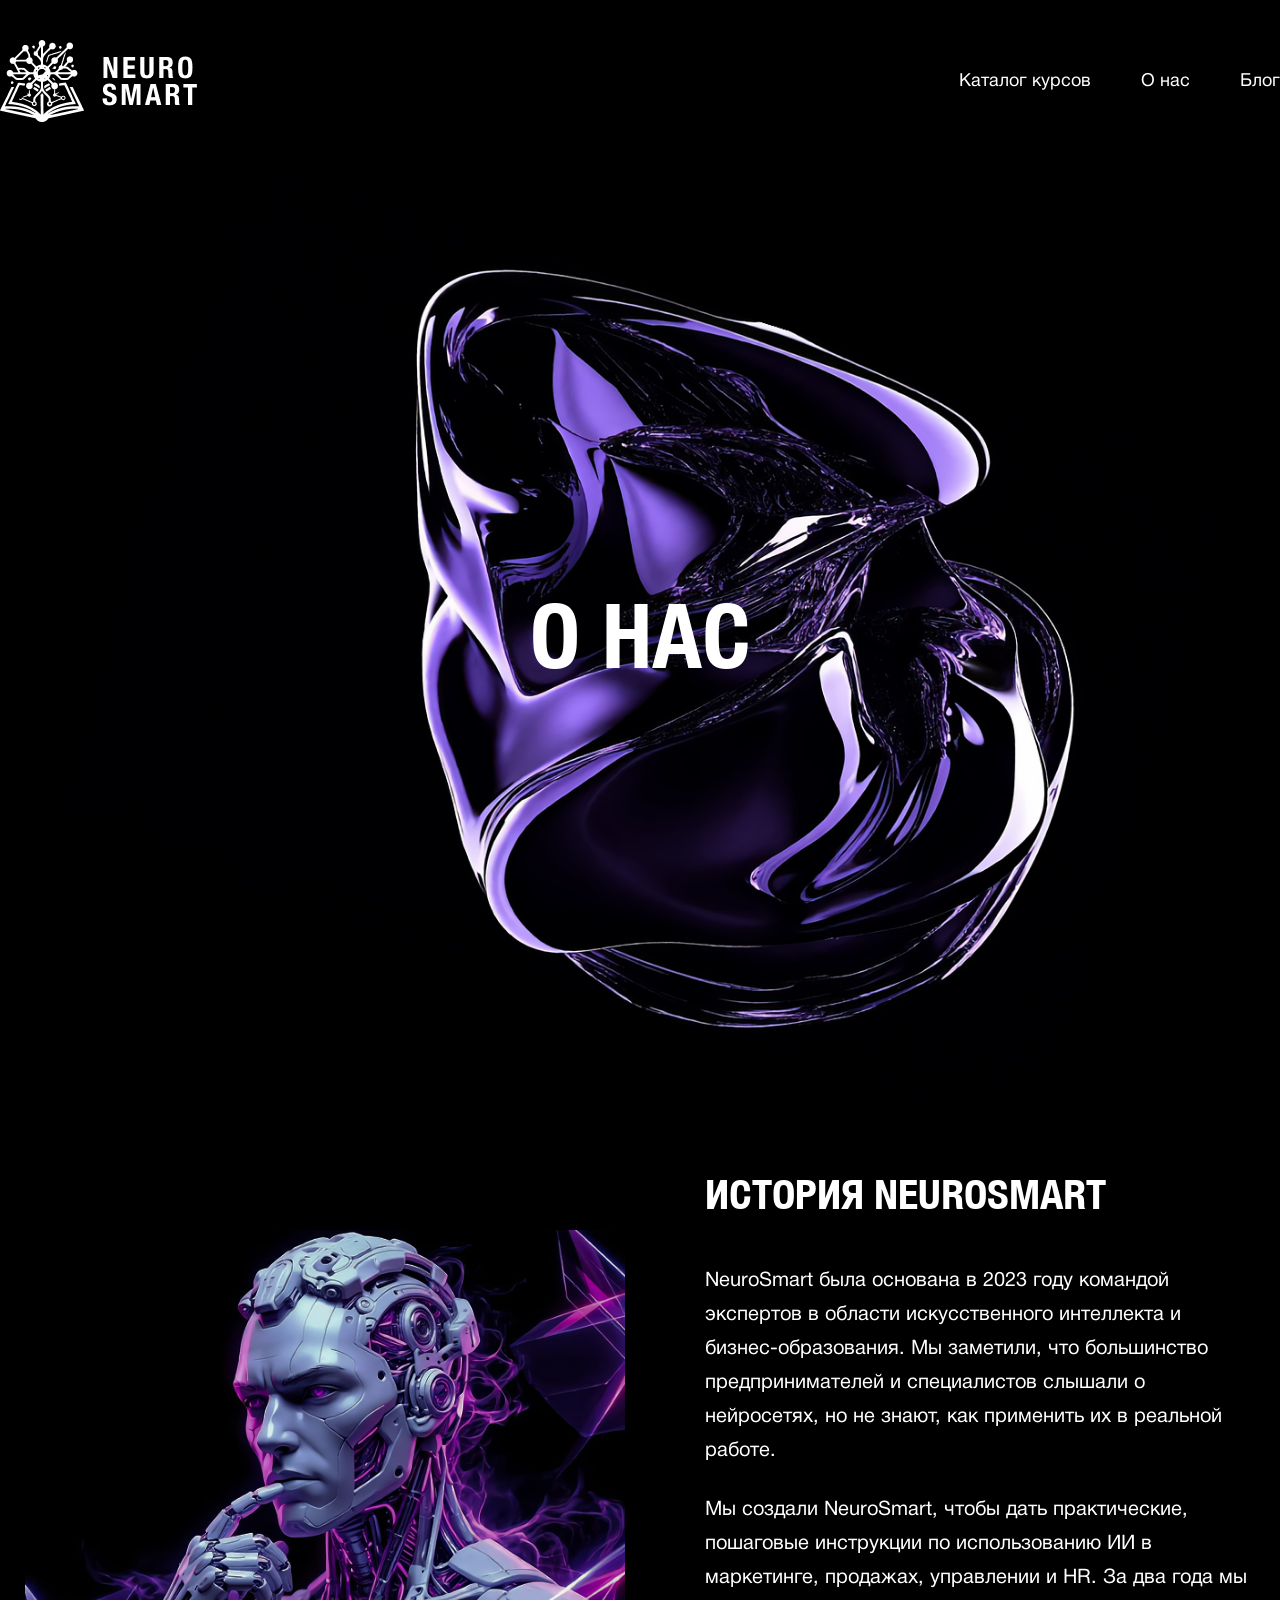
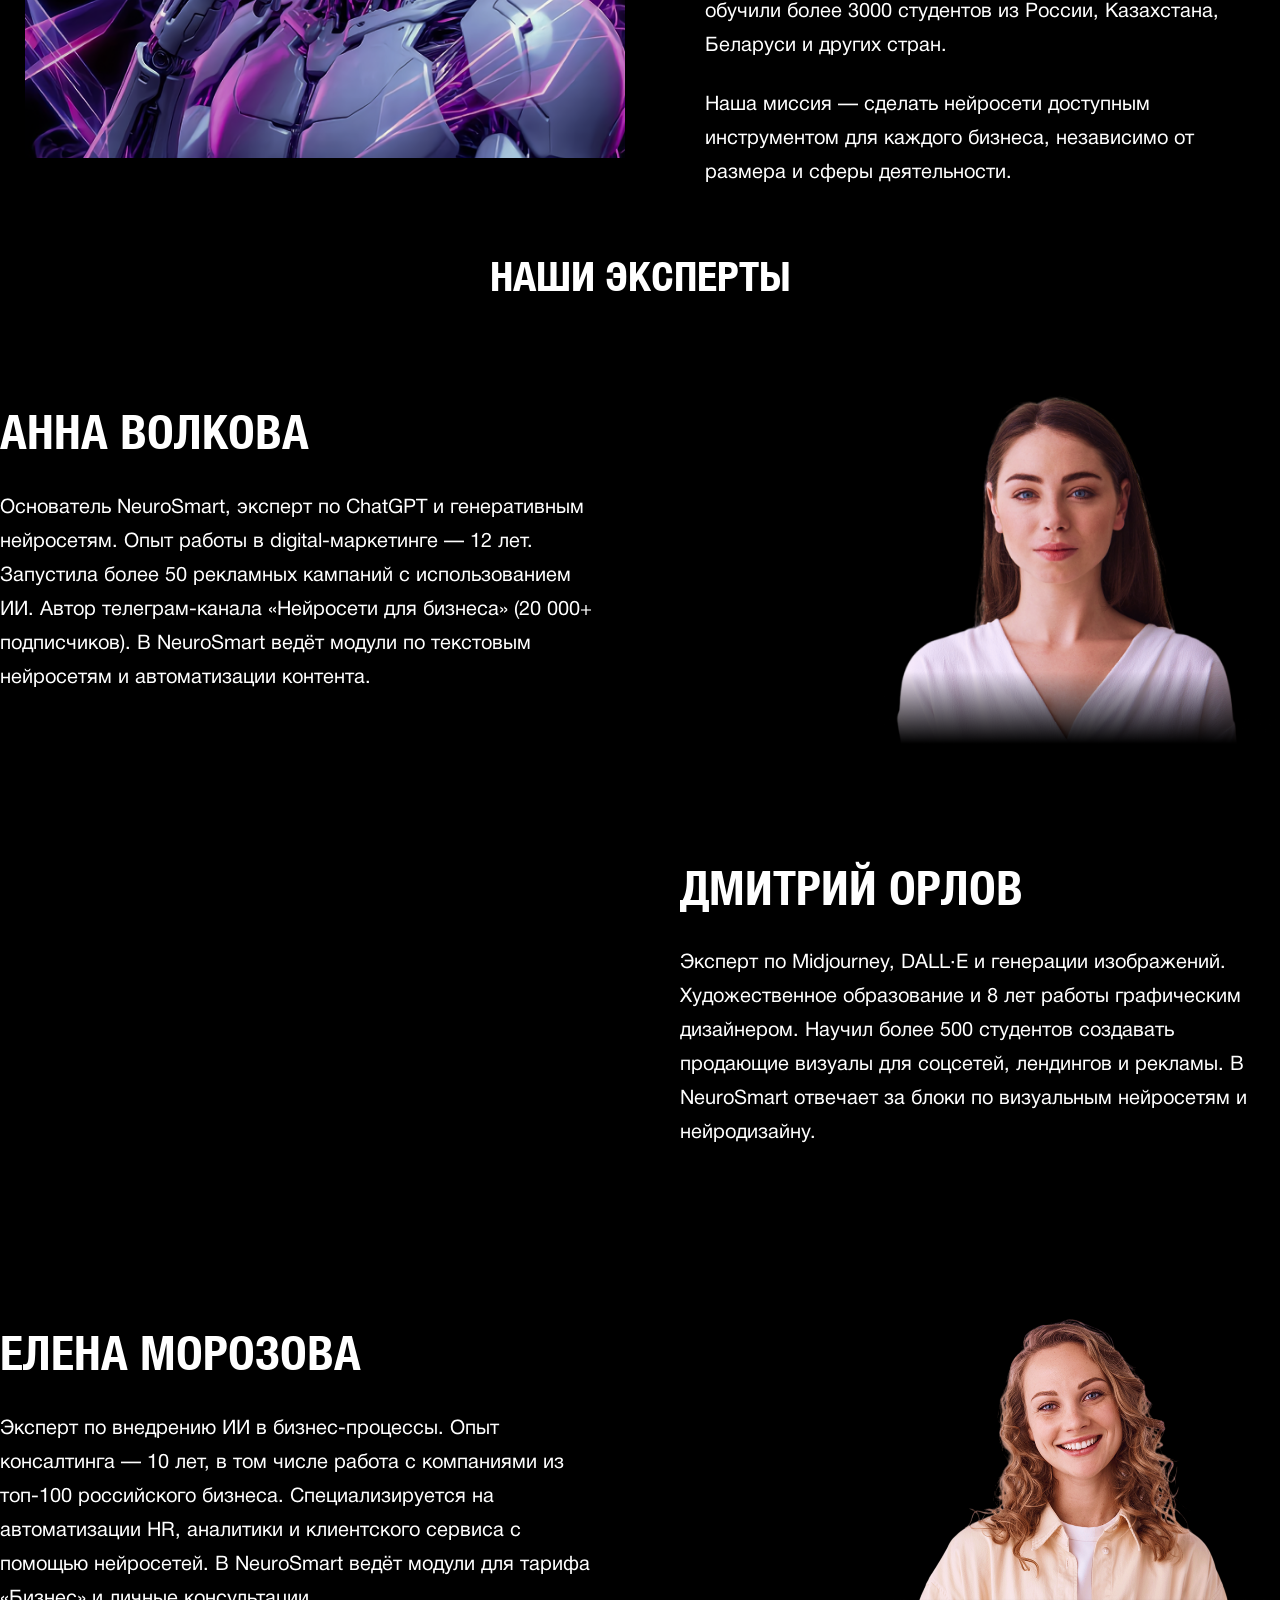
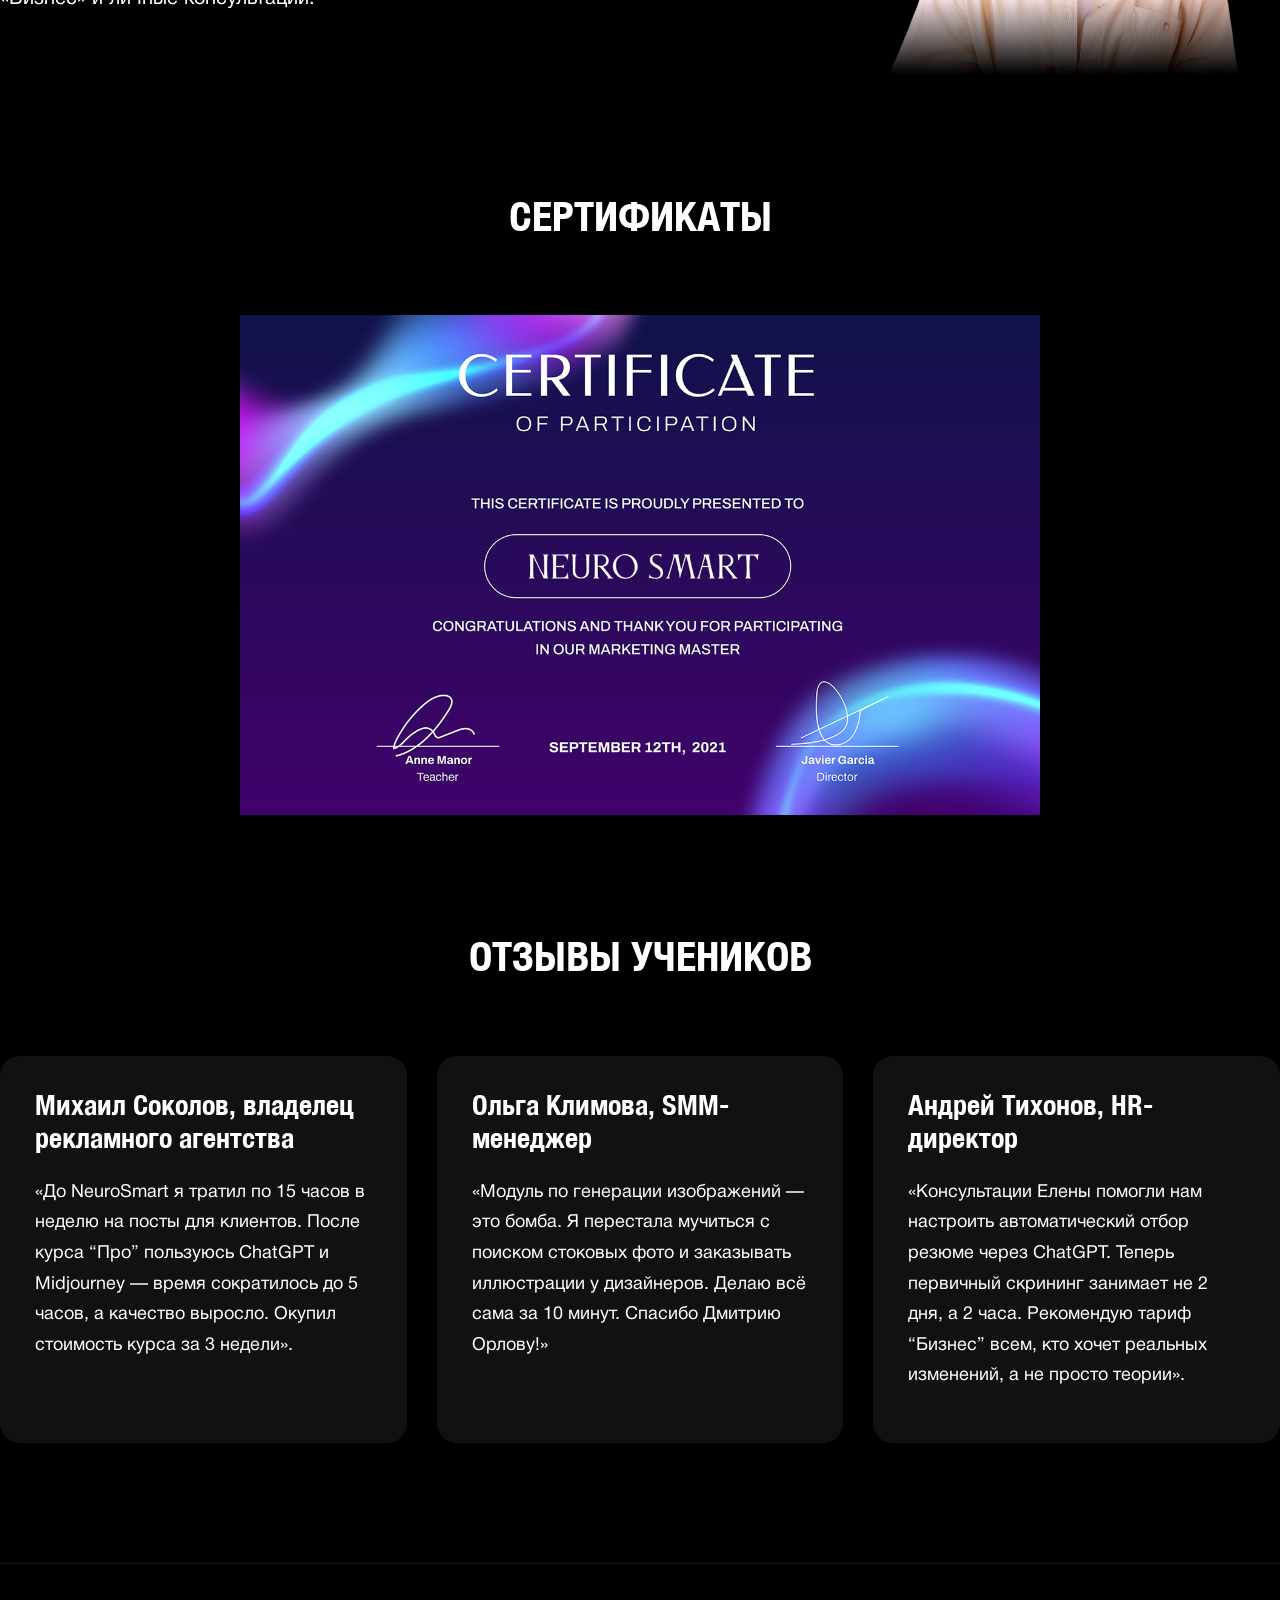
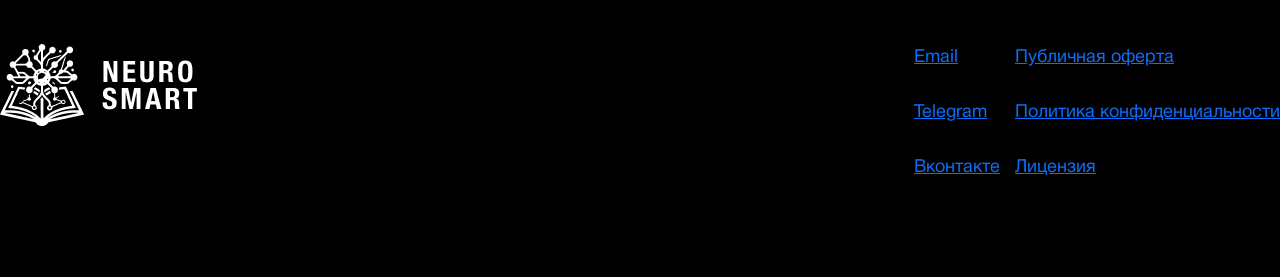
==== about.html @ 32bd9307 "загрузка сайта" ====
<!DOCTYPE html>
<html lang="ru">
<head>
  <meta charset="UTF-8">
  <meta name="viewport" content="width=device-width, initial-scale=1.0">

  <title>О нас</title>


  <link href="https://cdn.jsdelivr.net/npm/bootstrap@5.3.3/dist/css/bootstrap.min.css" rel="stylesheet">

 
 <link
  rel="stylesheet"
  href="https://cdn.jsdelivr.net/npm/swiper@11/swiper-bundle.min.css"
/>

 
  <link rel="stylesheet" href="assets/css/style.css">
</head>

<body>


  <header class="header container">

    <div class="logo">
        <a href="index.html" class="logo">
       <img src="assets/images/лого.png" alt="">
    </div>

    <nav class="nav">
       <a href="#">Каталог курсов</a>
      <a href="about.html">О нас</a>
      <a href="blog.html">Блог</a>
    </nav>

  </header>


  <section class="about-hero container">

    <img src="assets/images/о нас.png" alt="">
    <h1>О НАС</h1>

  </section>


  <section class="history">

    <div class="container history-content">

      <div class="history-image">
        <img src="assets/images/история.png" alt="">
      </div>

      <div class="history-text">

        <h2>История NeuroSmart</h2>

        <p>
          NeuroSmart была основана в 2023 году командой экспертов в области искусственного интеллекта и бизнес-образования. Мы заметили, что большинство предпринимателей и специалистов слышали о нейросетях, но не знают, как применить их в реальной работе. 
        </p>

        <p>
          Мы создали NeuroSmart, чтобы дать практические, пошаговые инструкции по использованию ИИ в маркетинге, продажах, управлении и HR. За два года мы обучили более 3000 студентов из России, Казахстана, Беларуси и других стран. 
        </p>

         <p>
          Наша миссия — сделать нейросети доступным инструментом для каждого бизнеса, независимо от размера и сферы деятельности.</p>

      </div>

    </div>

  </section>


  <section class="experts container">

    <h2>Наши эксперты</h2>

    <div class="expert">

      <div class="expert-info">
        <h3>Анна Волкова</h3>
        <p> Основатель NeuroSmart, эксперт по ChatGPT 
и генеративным нейросетям. Опыт работы в digital-маркетинге — 12 лет. Запустила более 50 рекламных кампаний с использованием ИИ. Автор телеграм-канала «Нейросети для бизнеса» (20 000+ подписчиков). В NeuroSmart ведёт модули по текстовым нейросетям и автоматизации контента.</p>
      </div>

      <div class="expert-image">
        <img src="assets/images/Анна.png" alt="">
      </div>

    </div>

    <div class="expert reverse">

      <div class="expert-info">
        <h3>Дмитрий Орлов</h3>
        <p>Эксперт по Midjourney, DALL·E и генерации изображений. Художественное образование и 8 лет работы графическим дизайнером. Научил более 500 студентов создавать продающие визуалы для соцсетей, лендингов и рекламы. В NeuroSmart отвечает за блоки по визуальным нейросетям и нейродизайну.</p>
      </div>

      <div class="expert-image">
        <img src="assets/images/Дмитрий.png" alt="">
      </div>

    </div>

    <div class="expert">

      <div class="expert-info">
        <h3>Елена Морозова</h3>
        <p>Эксперт по внедрению ИИ в бизнес-процессы. Опыт консалтинга — 10 лет, в том числе работа с компаниями из топ-100 российского бизнеса. Специализируется на автоматизации HR, аналитики и клиентского сервиса с помощью нейросетей. В NeuroSmart ведёт модули для тарифа «Бизнес» и личные консультации. </p>
      </div>

      <div class="expert-image">
        <img src="assets/images/Елена.png" alt="">
      </div>

    </div>

  </section>

  

  <section class="certificates container">

  <h2>Сертификаты</h2>

  <div class="swiper mySwiper">

    <div class="swiper-wrapper">

      <div class="swiper-slide">
        <img src="assets/images/сертификат1.png" alt="">
      </div>

      <div class="swiper-slide">
        <img src="assets/images/сертификат 2.png" alt="">
      </div>

      <div class="swiper-slide">
        <img src="assets/images/сертификат3.png" alt="">
      </div>

    </div>

    <div class="swiper-pagination"></div>

  </div>

</section>


  <section class="reviews container">

    <h2>Отзывы учеников</h2>

    <div class="reviews-list">

      <div class="review-card">
        <h3>Михаил Соколов, владелец рекламного агентства</h3>
        <p>«До NeuroSmart я тратил по 15 часов в неделю на посты для клиентов. После курса “Про” пользуюсь ChatGPT и Midjourney — время сократилось до 5 часов, а качество выросло. Окупил стоимость курса за 3 недели».</p>
      </div>

      <div class="review-card">
        <h3>Ольга Климова, SMM-менеджер</h3>
        <p>«Модуль по генерации изображений — это бомба.           Я перестала мучиться с поиском стоковых фото и заказывать иллюстрации у дизайнеров. Делаю всё сама за 10 минут. Спасибо Дмитрию Орлову!»</p>
      </div>

      <div class="review-card">
        <h3>Андрей Тихонов, HR-директор</h3>
        <p>«Консультации Елены помогли нам настроить автоматический отбор резюме через ChatGPT. Теперь первичный скрининг занимает не 2 дня, а 2 часа. Рекомендую тариф “Бизнес” всем, кто хочет реальных изменений, а не просто теории».</p>
      </div>

    </div>

  </section>


<footer class="footer container">
    <div class="logo">
        <a href="index.html" class="logo">
         <img src="assets/images/лого.png" alt="">
    </div>

    <div class="contacts">
        <p>Email</p>
        <p>Telegram</p>
        <p>Вконтакте</p>
    </div>

    <div class="docs">
        <p>Публичная оферта</p>
        <p>Политика конфиденциальности</p>
        <p>Лицензия</p>
    </div>
</footer>




  <script src="https://cdn.jsdelivr.net/npm/swiper@11/swiper-bundle.min.js"></script>

<script>

const swiper = new Swiper(".mySwiper", {

  slidesPerView: 1,
  spaceBetween: 30,
  loop: true,

});

</script>

</script>
</body>
</html>
---- assets/css/style.css ----
@font-face {
    font-family: 'Helvetica Neue Condensed';
    src: url('../fonts/Helvetica-Neue\ Cond\ Bold.ttf') format('truetype');
    font-weight: normal;
    font-style: normal;
}

@font-face {
    font-family: 'Helvetica Neue';
    src: url('../fonts/HelveticaNeue-Roman.otf') format('opentype');
    font-weight: normal;
    font-style: normal;
}

* {
    margin: 0;
    padding: 0;
    box-sizing: border-box;
}

body {
    background: #000;
    color: #fff;
    font-family: 'Helvetica Neue', Arial, sans-serif;
    overflow-x: hidden;
}

.container {
    max-width: 1360px;
    margin: 0 auto;
    padding: 0 20px;
}



.header {
    display: flex;
    justify-content: space-between;
    align-items: center;
    padding: 40px 0;
}

.logo {
    display: flex;
    align-items: center;
    gap: 15px;
}

.logo-icon {
    width: 60px;
    height: 60px;
    background: white;
    border-radius: 8px;
}

.logo-text {
    font-family: 'Helvetica Neue', sans-serif;
    font-size: 24px;
    font-weight: 700;
    line-height: 1;
    text-transform: uppercase;
    letter-spacing: 2px;
}

.nav {
    display: flex;
    gap: 50px;
}

.nav a {
    text-decoration: none;
    color: white;
    font-size: 18px;
    font-family: 'Helvetica Neue', sans-serif;
    transition: 0.3s;
}

.nav a:hover {
    color: #2298F0;
}



.hero {
    display: flex;
    justify-content: space-between;
    align-items: center;
    gap: 50px;
    padding: 0px 0 80px;
}

.hero-content {
    display: flex;
    flex-direction: column;
    gap: 30px;
    max-width: 600px;
}

.hero h1 {
    font-family: 'Helvetica Neue Condensed', sans-serif;
    font-size: 65px;
    line-height: 1.05;
    text-transform: uppercase;
}

.hero p {
    font-size: 24px;
    line-height: 1.5;
    max-width: 500px;
}

.hero span {
    font-size: 18px;
}

.hero-image img {
    width: 1000px;
    max-width: 100%;
}



button {
    background: #2298F0;
    border: none;
    color: white;
    font-family: 'Helvetica Neue', sans-serif;
    font-size: 18px;
    text-transform: uppercase;
    padding: 30px 120px;
    border-radius: 18px;
    cursor: pointer;
    transition: 0.3s;
    width: fit-content;
}

button:hover {
    background: #1b7dcc;
}



h2 {
    font-family: 'Helvetica Neue Condensed', sans-serif;
    font-size: 42px;
    text-transform: uppercase;
    text-align: center;
    margin-bottom: 70px;
}



.advantages {
    padding: 100px 0;
}

.advantages-list {
    display: flex;
    justify-content: space-between;
    gap: 30px;
}

.card {
    flex: 1;
    display: flex;
    flex-direction: column;
    align-items: center;
    text-align: center;
    gap: 20px;
}

.card img {
    width: 155px;
    height: 155px;
}

.card h3 {
    font-family: 'Helvetica Neue Condensed', sans-serif;
    font-size: 24px;
    text-transform: uppercase;
}

.card p {
    font-size: 18px;
    line-height: 1.5;
}



.tariffs {
    padding: 120px 0;
}

.tariff-list {
    display: flex;
    justify-content: space-between;
    gap: 20px;
}

.tariff-card {
    background: #2D1B4E;
    border-radius: 25px;
    padding: 40px 30px;
    flex: 1;

    display: flex;
    flex-direction: column;
    align-items: center;
    text-align: center;
}

.tariff-card h3 {
    font-family: 'Helvetica Neue Condensed', sans-serif;
    font-size: 45px;
    text-transform: uppercase;
    margin-bottom: 20px; 
}

.tariff-card p {
    font-size: 18px;
    line-height: 1.5;
    margin-bottom: 30px; 
    max-width: 320px;
}

.tariff-card button {
    margin-top: auto;
}


.checklist {
    display: flex;
    justify-content: space-between;
    align-items: center;
    gap: 30px;
    padding: 10px 0;
}

.checklist-content {
    max-width: 420px;
    display: flex;
    flex-direction: column;
    gap: 20px;
}

.checklist-content h2 {
    text-align: left;
    margin-bottom: 0;
}

.checklist-content p {
    font-size: 20px;
    line-height: 1.5;
}

.checklist input {
    width: 100%;
    padding: 20px;
    background: transparent;
    border: 1px solid white;
    color: white;
    font-size: 18px;
    font-family: 'Helvetica Neue', sans-serif;
}

.checklist input::placeholder {
    color: #aaa;
}

.checklist-image img {
    width: 650px;
    transform: rotate(10deg);
}


.cta {
    text-align: center;
    padding: 80px 0;
}

.cta h2 {
    margin-bottom: 20px;
}

.cta p {
    font-size: 22px;
}


.footer {
    display: flex;
    justify-content: space-between;
    align-items: flex-start;
    padding: 80px 0;
    border-top: 1px solid rgba(255,255,255,0.1);
}

.contacts,
.docs {
    display: flex;
    flex-direction: column;
    gap: 12px;
    font-size: 18px;
    line-height: 1.5;
}



@media (max-width: 1024px) {
    .hero,
    .checklist,
    .advantages-list,
    .tariff-list,
    .footer {
        flex-direction: column;
        text-align: center;
    }

    .hero-content,
    .checklist-content {
        align-items: center;
        max-width: 100%;
    }

    .checklist-content h2 {
        text-align: center;
    }

    .hero h1 {
        font-size: 52px;
    }

    h2 {
        font-size: 34px;
    }

    .nav {
        gap: 25px;
    }
}


.about-hero {
    min-height: 100vh;
    display: flex;
    justify-content: center;
    align-items: center;
    position: relative;
    overflow: hidden;
    text-align: center;
}

.about-hero img {
    width: 1200px;
    max-width: 100%;
    animation: floating 5s ease-in-out infinite;
}

.about-hero h1 {
    position: absolute;
    font-family: 'Helvetica Neue Condensed', sans-serif;
    font-size: 90px;
    text-transform: uppercase;
}

@keyframes floating {

    0% {
        transform: translateY(0);
    }

    50% {
        transform: translateY(-20px);
    }

    100% {
        transform: translateY(0);
    }
}


.history {
    padding: 40px 0;
}

.history-content {
    display: flex;
    align-items: center;
    justify-content: center;
    gap: 80px;
}

.history-image img {
    width: 600px;
    max-width: 100%;
}

.history-text {
    max-width: 550px;
    display: flex;
    flex-direction: column;
    justify-content: center;
}

.history-text h2 {
    margin-bottom: 40px;
    text-align: left;
}

.history-text p {
    font-size: 20px;
    line-height: 1.7;
    margin-bottom: 25px;
}



.experts {
    padding: 0px 0;
}

.expert {
    display: flex;
    align-items: center;
    justify-content: space-between;
    gap: 60px;
    margin-bottom: 120px;
}

.expert.reverse {
    flex-direction: row-reverse;
}

.expert-image img {
    width: 420px;
    max-width: 100%;
}

.expert-info {
    max-width: 600px;
}

.expert-info h3 {
    font-family: 'Helvetica Neue Condensed', sans-serif;
    font-size: 48px;
    text-transform: uppercase;
    margin-bottom: 25px;
}

.expert-info p {
    font-size: 20px;
    line-height: 1.7;
}


.certificates {
    padding: 0px 0;
}

.swiper {
    width: 100%;
    height: 500px;
    overflow: hidden;
}

.swiper-wrapper {
    display: flex;
    align-items: center;
}

.swiper-slide {
    display: flex;
    justify-content: center;
    align-items: center;
    flex-shrink: 0;
}

.swiper-slide img {
    width: 700px;
    height: auto;
    border-radius: 20px;
    display: block;
}

.swiper-pagination-bullet {
    background: white;
}

.swiper-slide {
    display: flex;
    justify-content: center;
}

.swiper-slide img {
    width: 100%;
    max-width: 800px;
    border-radius: 20px;
}

.swiper-pagination {
    margin-top: 20px;
}

.certificate-slide img {
    width: 100%;
    border-radius: 20px;
}

.swiper-button-next,
.swiper-button-prev {
    color: white;
}

.swiper-pagination-bullet {
    background: white;
}



.reviews {
    padding: 120px 0;
}

.reviews-list {
    display: flex;
    gap: 30px;
}

.review-card {
    background: #111;
    border-radius: 20px;
    padding: 35px;
    flex: 1;
}

.review-card h3 {
    font-family: 'Helvetica Neue Condensed', sans-serif;
    font-size: 28px;
    margin-bottom: 20px;
}

.review-card p {
    font-size: 18px;
    line-height: 1.7;
}



@media (max-width: 1024px) {

    .history-content,
    .expert,
    .expert.reverse,
    .reviews-list {
        flex-direction: column;
        text-align: center;
    }

    .about-hero h1 {
        font-size: 60px;
    }

    .expert-info h3 {
        font-size: 36px;
    }

    .history-text,
    .expert-info {
        max-width: 100%;
    }

}

@media (max-width: 768px) {

    .about-hero h1 {
        font-size: 42px;
    }

    .history-text p,
    .expert-info p,
    .review-card p {
        font-size: 16px;
    }

}
.blog-hero {
    min-height: 100vh;
    position: relative;

    display: flex;
    justify-content: center;
    align-items: center;

    text-align: center;
    overflow: hidden;
}

.blog-bg img {
    position: absolute;
    top: 0;
    left: 50%;
    transform: translateX(-50%);
    width: 1200px;
    opacity: 0.9;
}

.blog-content {
    position: relative;
    z-index: 2;
    max-width: 850px;
}

.blog-content h1 {
    font-family: 'Helvetica Neue Condensed', sans-serif;
    font-size: 90px;
    line-height: 1;
    text-transform: uppercase;
    margin-bottom: 30px;
}

.blog-content p {
    font-size: 24px;
    line-height: 1.6;
}



.blog-list {
    display: grid;
    gap: 120px;
    padding-bottom: 120px;
}

.blog-card {
    display: grid;
    grid-template-columns: 1fr 450px;
    align-items: center;
    gap: 80px;
}

.blog-text span {
    font-size: 14px;
    color: #aaa;
}

.blog-text h2 {
    font-family: 'Helvetica Neue Condensed', sans-serif;
    font-size: 42px;
    line-height: 1.1;
    text-align: left;
    margin: 20px 0 30px;
}

.blog-text p {
    font-size: 22px;
    line-height: 1.6;
    margin-bottom: 40px;
    max-width: 600px;
}

.blog-text button {
    background: transparent;
    border: 2px solid #444;
    padding: 25px 70px;
}

.blog-text button:hover {
    border-color: white;
}

.blog-image img {
    width: 100%;
    max-width: 600px;
}


.pagination {
    display: flex;
    justify-content: center;
    align-items: center;

    width: 100%;

    padding-bottom: 120px;

    font-size: 22px;
}


@media (max-width: 1024px) {

    .blog-card {
        grid-template-columns: 1fr;
        text-align: center;
    }

    .blog-text h2 {
        text-align: center;
    }

    .blog-text p {
        margin: 0 auto 40px;
    }

    .blog-image {
        display: flex;
        justify-content: center;
    }

    .blog-content h1 {
        font-size: 56px;
    }

}



@media (max-width: 768px) {

    .blog-content h1 {
        font-size: 42px;
    }

    .blog-content p,
    .blog-text p {
        font-size: 18px;
    }

    .blog-text h2 {
        font-size: 30px;
    }

}

.popup-overlay {
            display: none;
            position: fixed;
            top: 0;
            left: 0;
            width: 100%;
            height: 100%;
            background: rgba(0, 0, 0, 0.6);
            backdrop-filter: blur(5px);
            z-index: 1000;
            justify-content: center;
            align-items: center;
            animation: fadeIn 0.3s ease;
        }

        .popup-overlay.active {
            display: flex;
        }

        .popup {
            background: #fff;
            padding: 40px;
            border-radius: 20px;
            max-width: 450px;
            width: 90%;
            position: relative;
            box-shadow: 0 20px 60px rgba(0, 0, 0, 0.3);
            animation: slideUp 0.4s ease;
        }

        .popup-close {
            position: absolute;
            top: 30px;
            right: 30px;
            background: transparent !important;
            color: #6c63ff;
            border: none;
            padding: 0;
            margin: 0;
            width: auto !important;
            height: auto !important;
        }

        .popup-close:hover {
            color: #333;
            background: none;
        }

        .popup h2 {
            font-size: 24px;
            margin-bottom: 10px;
            color: #1a1a2e;
        }

        .popup p {
            font-size: 14px;
            color: #666;
            margin-bottom: 25px;
            line-height: 1.6;
        }

        .popup input {
            width: 100%;
            padding: 14px 18px;
            border: 2px solid #e0e0e0;
            border-radius: 12px;
            font-size: 16px;
            transition: border-color 0.3s;
            box-sizing: border-box;
        }

        .popup input:focus {
            outline: none;
            border-color: #6c63ff;
        }

        .popup input.error {
            border-color: #ff4757;
            background: #fff5f5;
        }

        .popup .error-message {
            color: #ff4757;
            font-size: 13px;
            margin-top: 8px;
            display: none;
        }

        .popup .error-message.show {
            display: block;
        }

        .popup button:not(.popup-close) {
            width: 100%;
            padding: 14px;
            background: #6c63ff;
            color: #fff;
            border: none;
            border-radius: 12px;
            font-size: 18px;
            font-weight: 600;
            cursor: pointer;
            transition: background 0.3s, transform 0.2s;
            margin-top: 15px;
        }

        .popup button:not(.popup-close):hover {
            background: #5a52e0;
        }

        .popup button:active {
            transform: scale(0.98);
        }

    
        .success-popup .popup {
            text-align: center;
        }

        .success-popup .success-icon {
            font-size: 56px;
            margin-bottom: 10px;
        }

        .success-popup h2 {
            color: #2ecc71;
        }

        .success-popup p {
            color: #555;
            margin-bottom: 20px;
        }

        .success-popup .popup-close {
            color: #2ecc71;
        }

        
        @keyframes fadeIn {
            from { opacity: 0; }
            to { opacity: 1; }
        }

        @keyframes slideUp {
            from {
                opacity: 0;
                transform: translateY(30px) scale(0.95);
            }
            to {
                opacity: 1;
                transform: translateY(0) scale(1);
            }
        }

        
        @media (max-width: 480px) {
            .popup {
                padding: 30px 20px;
            }

            .popup h2 {
                font-size: 20px;
            }
        }
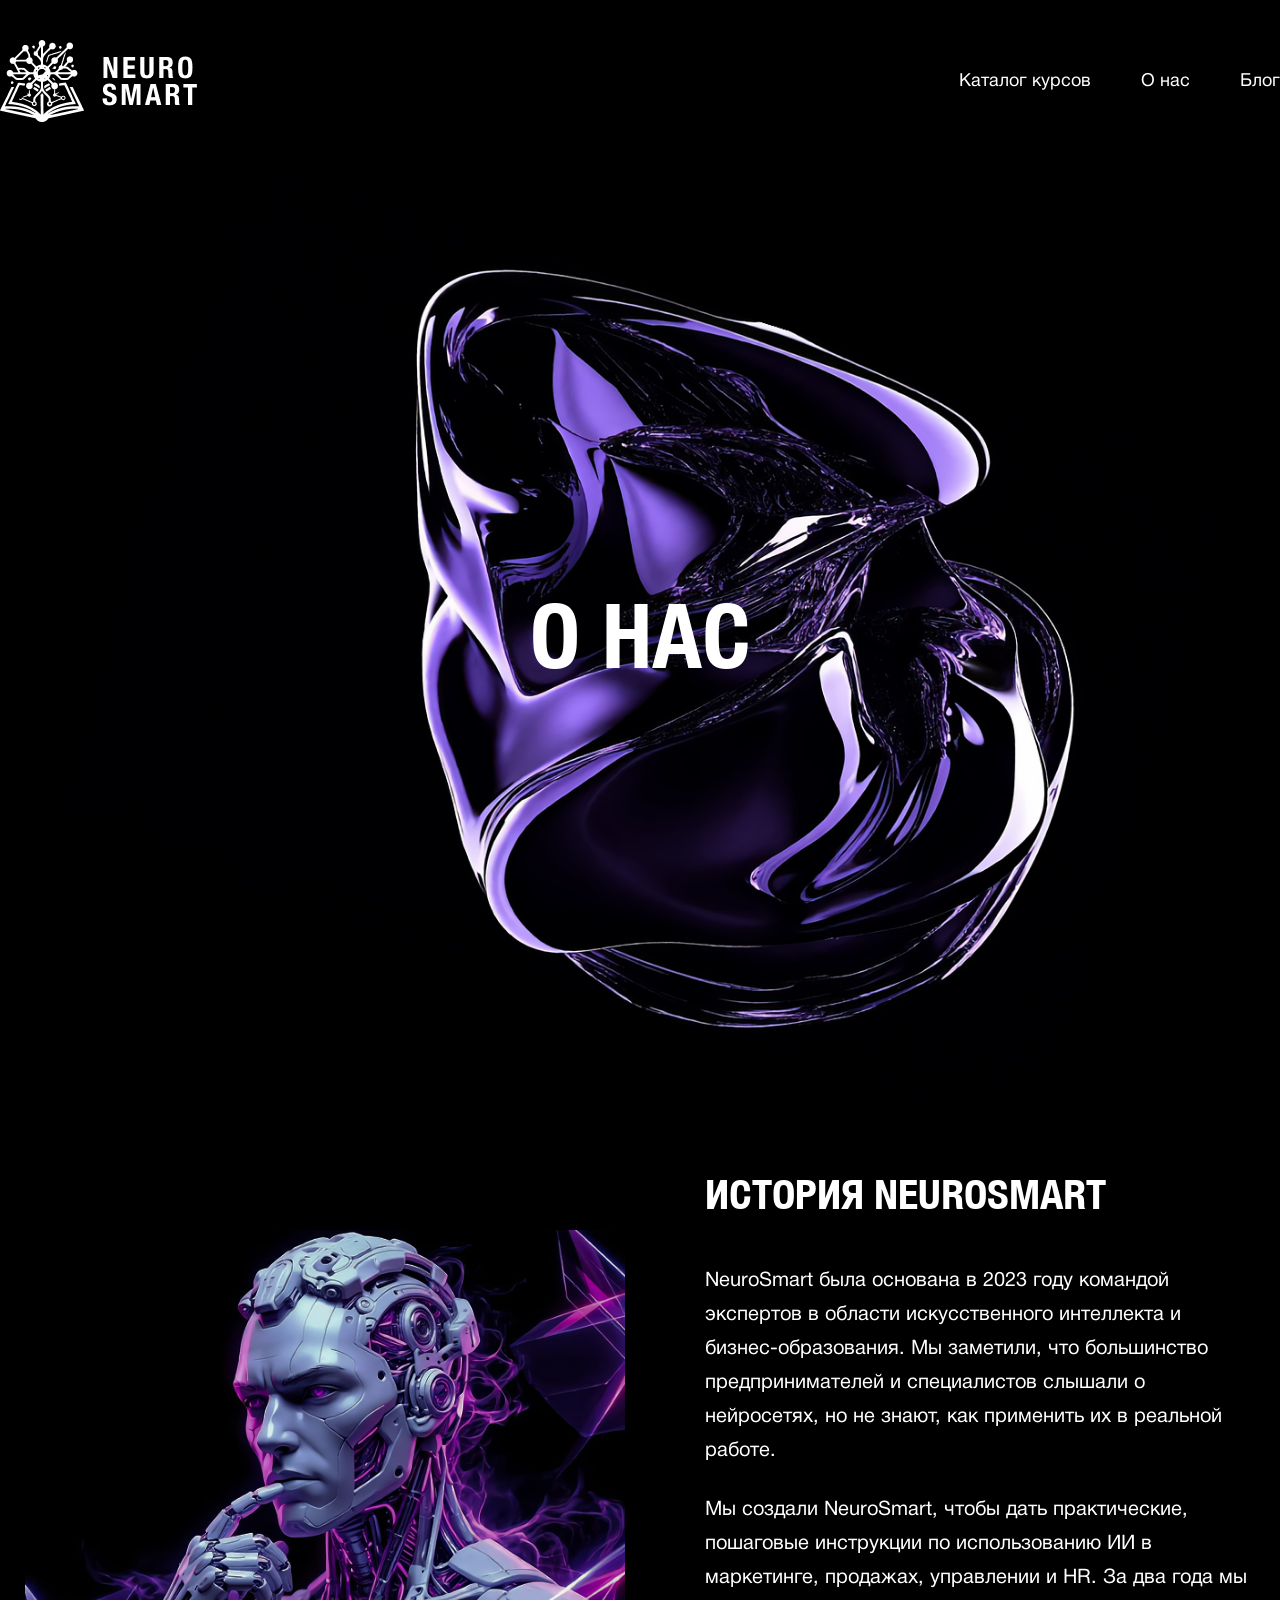
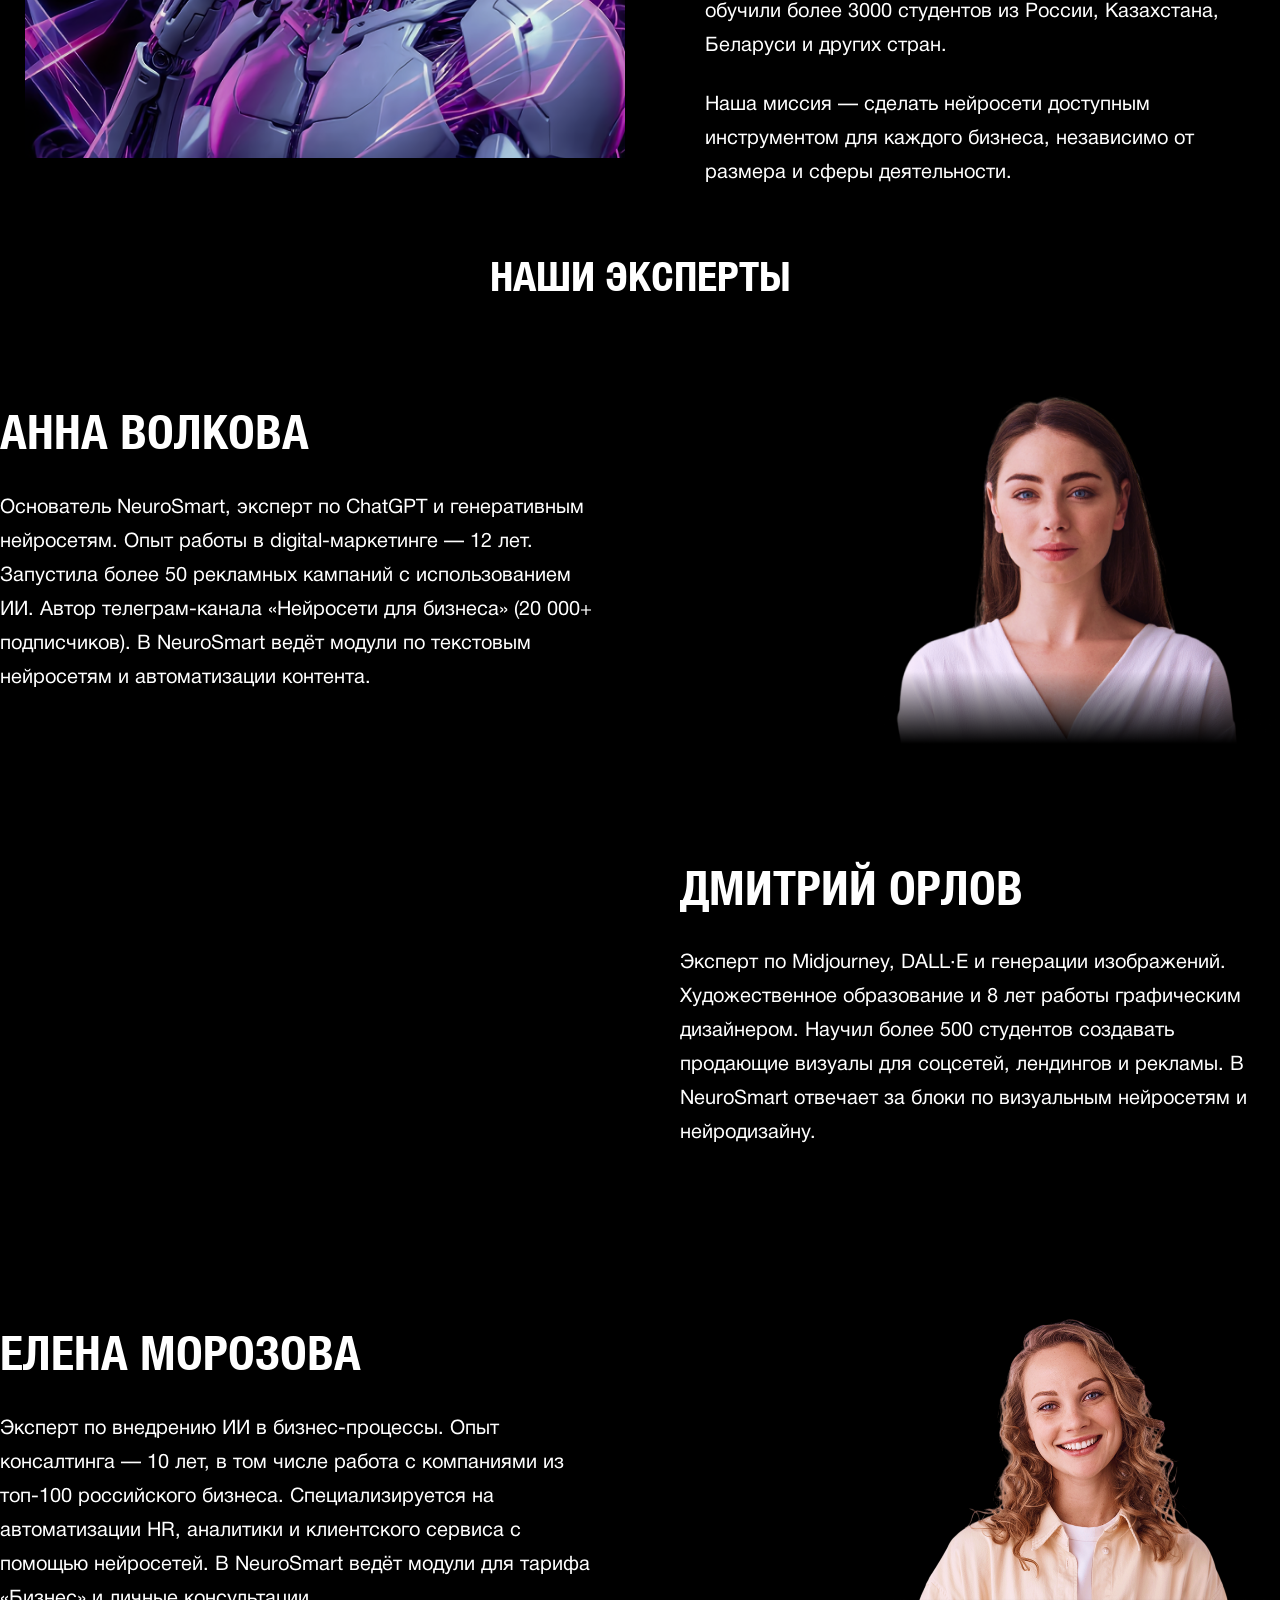
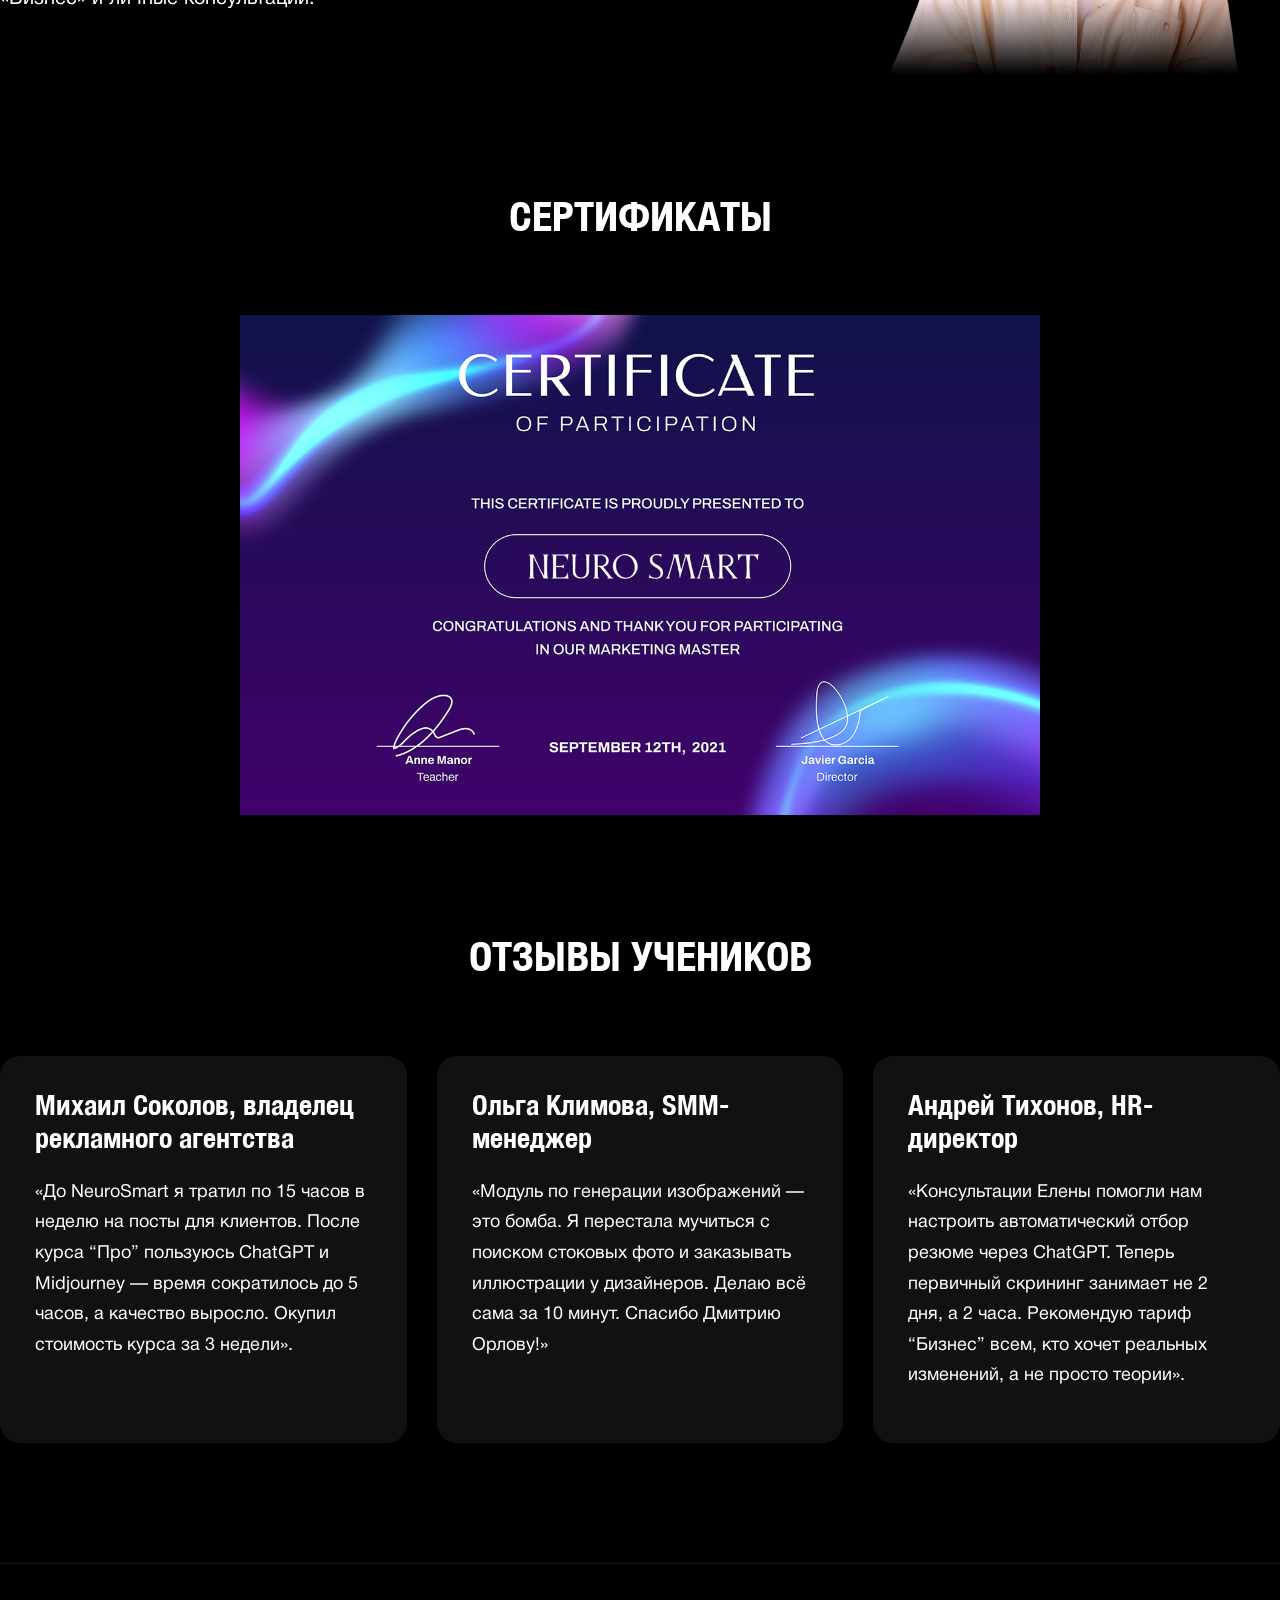
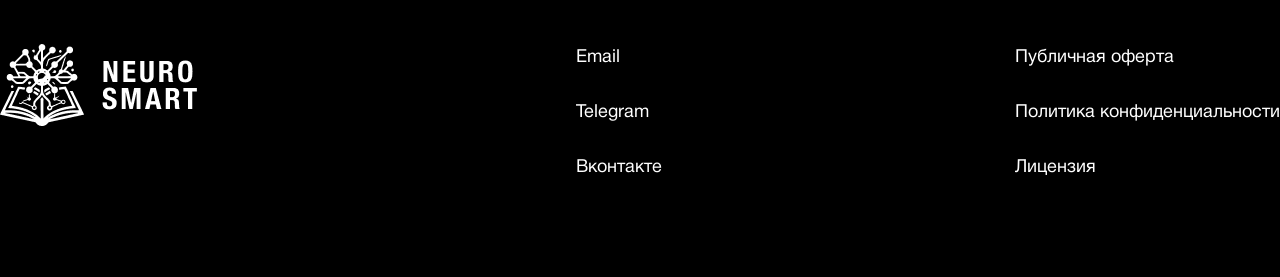
==== commit 22c18f91: "Исправленный код" ====
--- a/about.html
+++ b/about.html
@@ -12,8 +12,7 @@
  
  <link
   rel="stylesheet"
-  href="https://cdn.jsdelivr.net/npm/swiper@11/swiper-bundle.min.css"
-/>
+  href="https://cdn.jsdelivr.net/npm/swiper@11/swiper-bundle.min.css">
 
  
   <link rel="stylesheet" href="assets/css/style.css">
@@ -27,6 +26,7 @@
     <div class="logo">
         <a href="index.html" class="logo">
        <img src="assets/images/лого.png" alt="">
+    </a>
     </div>
 
     <nav class="nav">
@@ -40,7 +40,7 @@
 
   <section class="about-hero container">
 
-    <img src="assets/images/о нас.png" alt="">
+    <img src="assets/images/о-нас.png" alt="">
     <h1>О НАС</h1>
 
   </section>
@@ -137,7 +137,7 @@
       </div>
 
       <div class="swiper-slide">
-        <img src="assets/images/сертификат 2.png" alt="">
+        <img src="assets/images/сертификат2.png" alt="">
       </div>
 
       <div class="swiper-slide">
@@ -183,6 +183,7 @@
     <div class="logo">
         <a href="index.html" class="logo">
          <img src="assets/images/лого.png" alt="">
+    </a>
     </div>
 
     <div class="contacts">
@@ -214,7 +215,5 @@
 });
 
 </script>
-
-</script>
 </body>
 </html>
